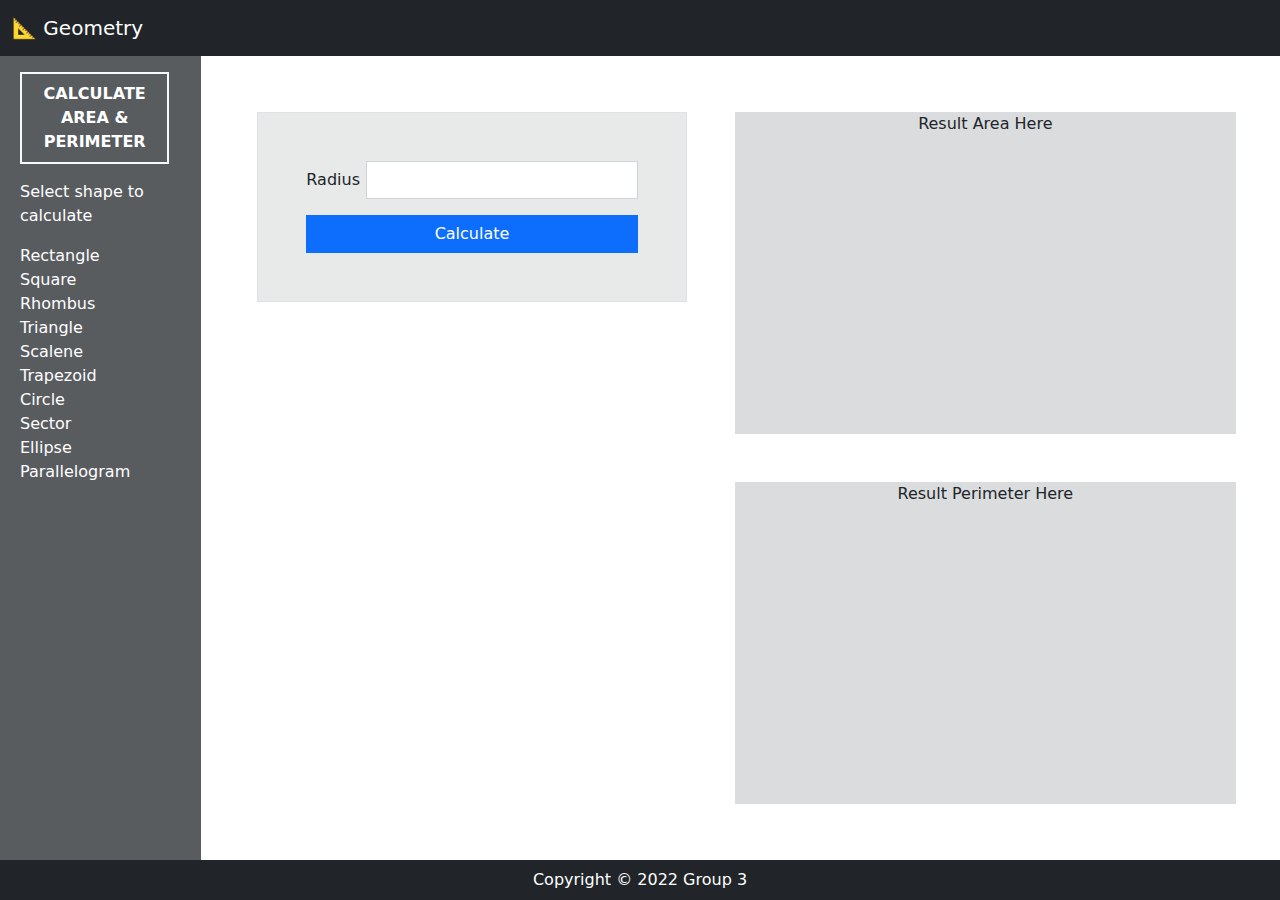
==== Circle.html @ 7528dc7c "layout" ====
<html lang="en">
  <head>
    <meta charset="UTF-8" />
    <meta http-equiv="X-UA-Compatible" content="IE=edge" />
    <meta name="viewport" content="width=device-width, initial-scale=1.0" />
    <link rel="stylesheet" href="css/bootstrap.css" />
    <title>Geometry</title>
  </head>
  <body>
    <div class="d-flex flex-column h-100">
      <nav
        class="navbar navbar-dark bg-dark navbar-expand-lg bg-light bg-dark container-fluid"
      >
        <div class="container-fluid">
          <a class="navbar-brand" href="Circle.html"> 📐 Geometry</a>
        </div>
      </nav>
      <div class="text-center h-100">
        <!---->
        <div class="row w-100 h-100">
          <div
            class="col-md-2 bg-dark bg-opacity-75 text-white h-100 text-light d-flex flex-column align-items-start px-3"
          >
            <p class="border border-light border-2 m-3 p-2 fw-bold">
              CALCULATE AREA & PERIMETER
            </p>
            <div class="ms-3 text-start">
              <p class="lead fs-6">Select shape to calculate</p>
              <a class="nav-link" href="rectangle.html">Rectangle</a>
              <a class="nav-link" href="Square.html">Square</a>
              <a class="nav-link" href="Rhombus.html">Rhombus</a>
              <a class="nav-link" href="Triangle.html">Triangle</a>
              <a class="nav-link" href="Scalene.html">Scalene</a>
              <a class="nav-link" href="Trapezoid.html">Trapezoid</a>
              <a class="nav-link active" aria-current="page" href="Circle.html"
                >Circle</a
              >
              <a class="nav-link" href="Sector.html">Sector</a>
              <a class="nav-link" href="Ellipse.html">Ellipse</a>
              <a class="nav-link" href="Parallelogram.html">Parallelogram</a>
            </div>
          </div>

          <div class="col-md-10 h-100 row p-2 m-0">
            <div class="col-md-6 p-5 pt-5">
              <form class="border bg-dark bg-opacity-10 p-5">
                <div class="mb-3 row">
                  <label for="inputPassword" class="col-sm-2 col-form-label"
                    >Radius</label
                  >
                  <div class="col-sm-10">
                    <input
                      type="text"
                      class="form-control rounded-0"
                      id="radius"
                    />
                  </div>
                </div>

                <div class="d-grid gap-2">
                  <button class="btn btn-primary rounded-0" type="button">
                    Calculate
                  </button>
                </div>
              </form>
            </div>
            <div class="col-md-6 row pt-5">
              <div class="col-md-12 bg-secondary bg-opacity-25 mb-5">
                Result Area Here
              </div>
              <div class="col-md-12 bg-opacity-25 bg-secondary mb-5">
                Result Perimeter Here
              </div>
            </div>
          </div>
        </div>
      </div>
      <div class="text-white bg-dark mt-auto text-center p-2">
        Copyright © 2022 Group 3
      </div>
    </div>
    <script src="js/bootstrap.js"></script>
  </body>
</html>
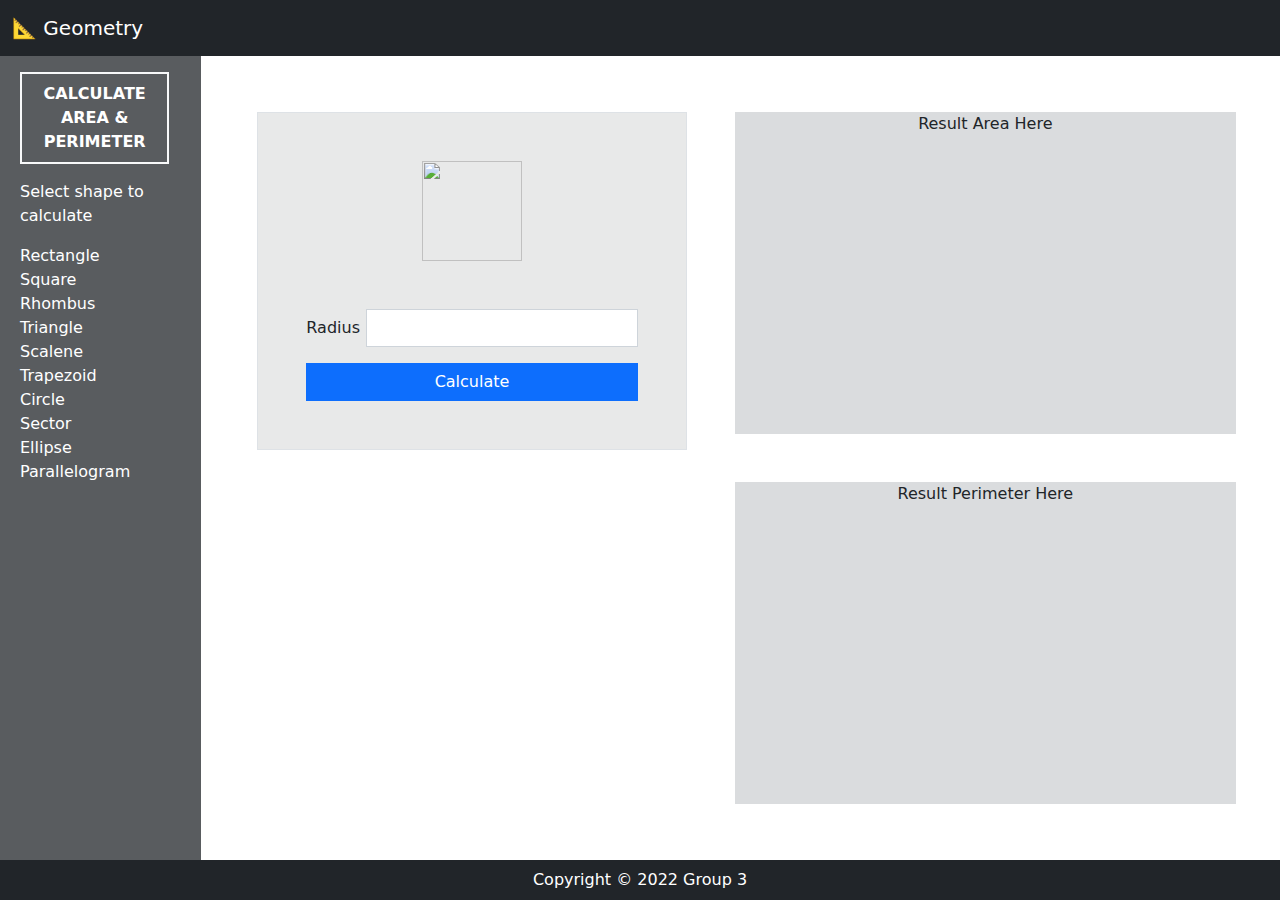
==== commit eb4f877f: "layout" ====
--- a/Circle.html
+++ b/Circle.html
@@ -7,17 +7,20 @@
     <title>Geometry</title>
   </head>
   <body>
+    <!--AllIn Container-->
     <div class="d-flex flex-column h-100">
-      <nav
+      <!--Header-->
+      <header
         class="navbar navbar-dark bg-dark navbar-expand-lg bg-light bg-dark container-fluid"
       >
         <div class="container-fluid">
           <a class="navbar-brand" href="Circle.html"> 📐 Geometry</a>
         </div>
-      </nav>
+      </header>
+      <!--Body Container-->
       <div class="text-center h-100">
-        <!---->
         <div class="row w-100 h-100">
+          <!--Left Body Container-->
           <div
             class="col-md-2 bg-dark bg-opacity-75 text-white h-100 text-light d-flex flex-column align-items-start px-3"
           >
@@ -40,10 +43,15 @@
               <a class="nav-link" href="Parallelogram.html">Parallelogram</a>
             </div>
           </div>
-
+          <!--Center & Right Body Container-->
           <div class="col-md-10 h-100 row p-2 m-0">
+            <!--Center Body Container-->
             <div class="col-md-6 p-5 pt-5">
               <form class="border bg-dark bg-opacity-10 p-5">
+                <img src="img/circle.png" width="100" height="100" />
+                <br />
+                <br />
+                <br />
                 <div class="mb-3 row">
                   <label for="inputPassword" class="col-sm-2 col-form-label"
                     >Radius</label
@@ -64,6 +72,7 @@
                 </div>
               </form>
             </div>
+            <!--Right Body Container-->
             <div class="col-md-6 row pt-5">
               <div class="col-md-12 bg-secondary bg-opacity-25 mb-5">
                 Result Area Here
@@ -75,9 +84,10 @@
           </div>
         </div>
       </div>
-      <div class="text-white bg-dark mt-auto text-center p-2">
+      <!--Footer-->
+      <footer class="text-white bg-dark mt-auto text-center p-2">
         Copyright © 2022 Group 3
-      </div>
+      </footer>
     </div>
     <script src="js/bootstrap.js"></script>
   </body>
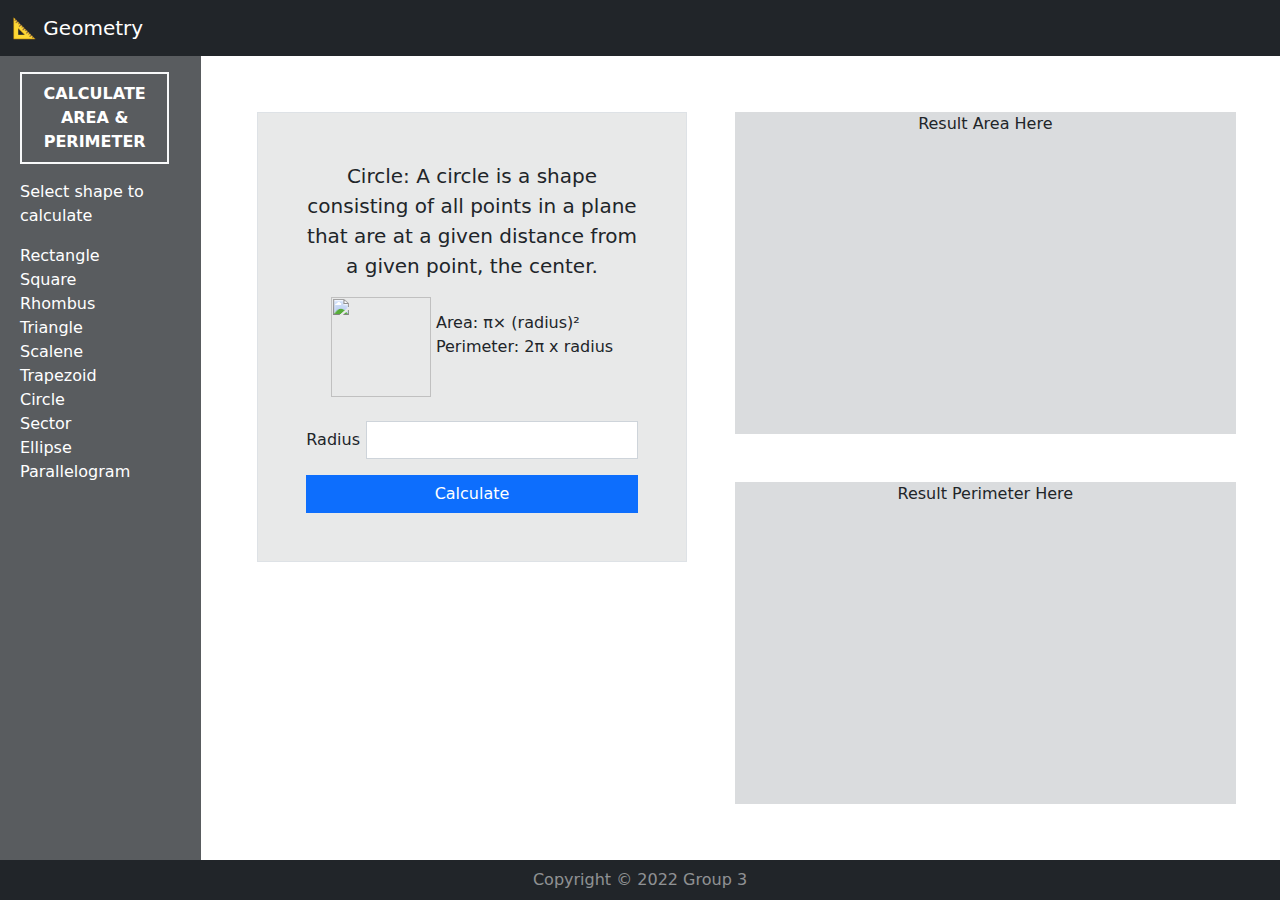
==== commit 6b68d8b6: "resolved conflict" ====
--- a/Circle.html
+++ b/Circle.html
@@ -11,8 +11,7 @@
     <div class="d-flex flex-column h-100">
       <!--Header-->
       <header
-        class="navbar navbar-dark bg-dark navbar-expand-lg bg-light bg-dark container-fluid"
-      >
+        class="navbar navbar-dark bg-dark navbar-expand-lg bg-light bg-dark container-fluid">
         <div class="container-fluid">
           <a class="navbar-brand" href="Circle.html"> 📐 Geometry</a>
         </div>
@@ -22,8 +21,7 @@
         <div class="row w-100 h-100">
           <!--Left Body Container-->
           <div
-            class="col-md-2 bg-dark bg-opacity-75 text-white h-100 text-light d-flex flex-column align-items-start px-3"
-          >
+            class="col-md-2 bg-dark bg-opacity-75 text-white h-100 text-light d-flex flex-column align-items-start px-3">
             <p class="border border-light border-2 m-3 p-2 fw-bold">
               CALCULATE AREA & PERIMETER
             </p>
@@ -35,9 +33,7 @@
               <a class="nav-link" href="Triangle.html">Triangle</a>
               <a class="nav-link" href="Scalene.html">Scalene</a>
               <a class="nav-link" href="Trapezoid.html">Trapezoid</a>
-              <a class="nav-link active" aria-current="page" href="Circle.html"
-                >Circle</a
-              >
+              <a class="nav-link active" aria-current="page" href="Circle.html">Circle</a>
               <a class="nav-link" href="Sector.html">Sector</a>
               <a class="nav-link" href="Ellipse.html">Ellipse</a>
               <a class="nav-link" href="Parallelogram.html">Parallelogram</a>
@@ -48,30 +44,41 @@
             <!--Center Body Container-->
             <div class="col-md-6 p-5 pt-5">
               <form class="border bg-dark bg-opacity-10 p-5">
-                <img src="img/circle.png" width="100" height="100" />
+                <div class="text-center align-items-center">
+                  <p class="lead text-black-75 d-inline-block">
+                    Circle: A circle is a shape consisting of all points in a
+                    plane that are at a given distance from a given point, the
+                    center.
+                  </p>
+                  <img
+                    src="img/circle.png"
+                    width="100"
+                    height="100"
+                    class="d-inline-block"
+                  />
+                  <p class="lead text-black-75 d-inline-block fs-6 text-start">
+                    Area: π× (radius)² <br />Perimeter: 2π x radius
+                  </p>
+                </div>
                 <br />
-                <br />
-                <br />
+
+                <!-- Input for radius -->
                 <div class="mb-3 row">
-                  <label for="inputPassword" class="col-sm-2 col-form-label"
-                    >Radius</label
-                  >
+                  <label for="circleRadius" class="col-sm-2 col-form-label">Radius</label>
                   <div class="col-sm-10">
-                    <input
-                      type="text"
-                      class="form-control rounded-0"
-                      id="radius"
-                    />
+                    <input type="text" class="form-control rounded-0" id="circleRadius"/>
                   </div>
                 </div>
 
+                <!-- Button for radius -->
                 <div class="d-grid gap-2">
-                  <button class="btn btn-primary rounded-0" type="button">
+                  <button onclick="Circle()" class="btn btn-primary rounded-0" type="button">
                     Calculate
                   </button>
                 </div>
               </form>
             </div>
+
             <!--Right Body Container-->
             <div class="col-md-6 row pt-5">
               <div class="col-md-12 bg-secondary bg-opacity-25 mb-5">
@@ -84,11 +91,15 @@
           </div>
         </div>
       </div>
+      
       <!--Footer-->
-      <footer class="text-white bg-dark mt-auto text-center p-2">
+      <footer
+        class="text-white bg-dark mt-auto text-opacity-50 text-center p-2"
+      >
         Copyright © 2022 Group 3
       </footer>
     </div>
     <script src="js/bootstrap.js"></script>
+    <script src="/js/Circle.js"></script>
   </body>
 </html>
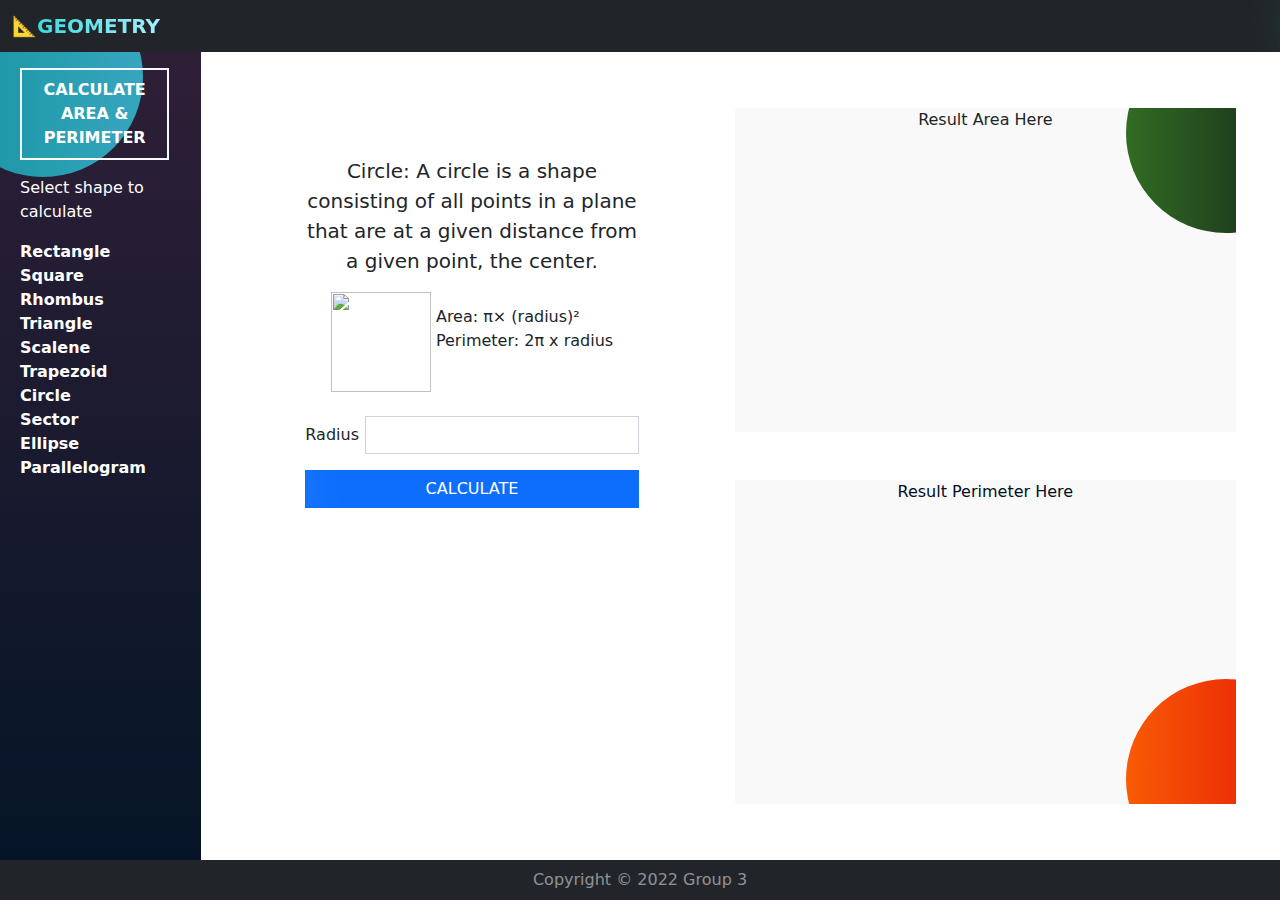
==== commit af38b215: "Merge branch 'main' of https://github.com/cardsakura23/cardsakura23.github.io" ====
--- a/Circle.html
+++ b/Circle.html
@@ -4,6 +4,7 @@
     <meta http-equiv="X-UA-Compatible" content="IE=edge" />
     <meta name="viewport" content="width=device-width, initial-scale=1.0" />
     <link rel="stylesheet" href="css/bootstrap.css" />
+    <link rel="stylesheet" href="/styles/style.css"/>
     <title>Geometry</title>
   </head>
   <body>
@@ -11,9 +12,9 @@
     <div class="d-flex flex-column h-100">
       <!--Header-->
       <header
-        class="navbar navbar-dark bg-dark navbar-expand-lg bg-light bg-dark container-fluid">
+        class="navbar navbar-dark bg-dark navbar-expand-lg bg-light bg-dark container-fluid navhover">
         <div class="container-fluid">
-          <a class="navbar-brand" href="Circle.html"> 📐 Geometry</a>
+          <p class = "navbar-brand m-0">📐<a class="navbar-brand textGradient" href="Circle.html">Geometry</a></p>
         </div>
       </header>
       <!--Body Container-->
@@ -21,11 +22,12 @@
         <div class="row w-100 h-100">
           <!--Left Body Container-->
           <div
-            class="col-md-2 bg-dark bg-opacity-75 text-white h-100 text-light d-flex flex-column align-items-start px-3">
+            class="col-md-2 bodyGradient text-white h-100 text-light d-flex flex-column align-items-start px-3">
             <p class="border border-light border-2 m-3 p-2 fw-bold">
               CALCULATE AREA & PERIMETER
             </p>
-            <div class="ms-3 text-start">
+            
+            <div class="ms-3 text-start fw-semibold">
               <p class="lead fs-6">Select shape to calculate</p>
               <a class="nav-link" href="rectangle.html">Rectangle</a>
               <a class="nav-link" href="Square.html">Square</a>
@@ -43,7 +45,7 @@
           <div class="col-md-10 h-100 row p-2 m-0">
             <!--Center Body Container-->
             <div class="col-md-6 p-5 pt-5">
-              <form class="border bg-dark bg-opacity-10 p-5">
+              <form class="bg-white p-5">
                 <div class="text-center align-items-center">
                   <p class="lead text-black-75 d-inline-block">
                     Circle: A circle is a shape consisting of all points in a
@@ -72,7 +74,7 @@
 
                 <!-- Button for radius -->
                 <div class="d-grid gap-2">
-                  <button onclick="Circle()" class="btn btn-primary rounded-0" type="button">
+                  <button onclick="Circle()" class="btn btn-primary buttonHover rounded-0" type="button">
                     Calculate
                   </button>
                 </div>
@@ -81,10 +83,10 @@
 
             <!--Right Body Container-->
             <div class="col-md-6 row pt-5">
-              <div class="col-md-12 bg-secondary bg-opacity-25 mb-5">
+              <div class="col-md-12 mb-5 bodyGradientRed">
                 Result Area Here
               </div>
-              <div class="col-md-12 bg-opacity-25 bg-secondary mb-5">
+              <div class="col-md-12 mb-5 bodyGradientYellow">
                 Result Perimeter Here
               </div>
             </div>
--- a/styles/style.css
+++ b/styles/style.css
@@ -0,0 +1,150 @@
+.textGradient {
+    font-size: 20px;
+    font-weight: bold;
+    background: linear-gradient(260deg, #a9eeff, #3bd9d9);
+    -webkit-background-clip: text;
+    -webkit-text-fill-color: transparent;
+}
+
+.navhover {
+    color: #20ebeb;
+    font-size: 14px;
+    text-transform: uppercase;
+    /* border: 2px solid #3bd9d9; */
+    transform: translate(0);
+    overflow: hidden;
+    cursor: pointer;
+}
+
+.navhover::before {
+    content: "";
+    position: absolute;
+    background:#20ebeb;
+    width: 8px;
+    top: 0;
+    bottom: 0;
+    left: -32px;
+    transform: rotate(-14deg);
+    filter: blur(24px);
+}
+
+.navhover:hover::before {
+    left: calc(100% + 32px);
+    transition: 1s;
+}
+
+.bodyGradient {
+    background: linear-gradient(180deg, #2e1f37, #051527);
+    overflow: hidden;
+    transition: 0.6s;
+    transform: translate(0);
+    font-weight: 400;
+}
+
+.bodyGradient .bodyhover:hover {
+    color: #020e26;
+    border-color: #020e26;
+} 
+
+.bodyGradient::before {
+    content: "";
+    position: absolute;
+    top: -75px;
+    left: -45px;
+    z-index: -1;
+    background: linear-gradient(to right, #1693a0, #36a6bf);
+    border-radius: 50%;
+    width: 200px;
+    height: 200px;
+    transition: 0.3s;
+}
+
+.bodyGradient:hover::before {
+    transform: scale(4.5);
+}
+
+.buttonHover {
+    font-weight: 400;
+    font-size: 16px;
+    text-transform: uppercase;
+    transform: translate(0);
+    overflow: hidden;
+    cursor: pointer;
+}
+
+.buttonHover::before {
+    content: "";
+    position: absolute;
+    background:#ffffff;
+    width: 8px;
+    top: 0;
+    bottom: 0;
+    left: -32px;
+    transform: rotate(-16deg);
+    filter: blur(24px);
+}
+
+button:hover::before {
+    left: calc(100% + 32px);
+    transition: 0.75s;
+}
+
+.bodyGradientRed {
+    background-color: #f9f9f9;
+    overflow: hidden;
+    transition: 0.6s;
+    transform: translate(0);
+    font-weight: 400;
+}
+
+.bodyGradientRed p:hover {
+    color: #ffffff;
+    border-color: #ffffff;
+} 
+
+.bodyGradientRed::before {
+    content: "";
+    position: absolute;
+    top: -75px;
+    right: -90px;
+    z-index: -1;
+    background: linear-gradient(to right, #316c23, #22441f,#0c2412);
+    border-radius: 75%;
+    width: 200px;
+    height: 200px;
+    transition: 0.75s;
+}
+
+.bodyGradientRed:hover::before {
+    transform: scale(9);
+}
+
+.bodyGradientYellow {
+    background-color: #f9f9f9;
+    overflow: hidden;
+    transition: 0.6s;
+    transform: translate(0);
+    font-weight: 400;
+}
+
+.bodyGradientYellow {
+    color: #020e26;
+    border-color: #020e26;
+} 
+
+.bodyGradientYellow::before {
+    content: "";
+    position: absolute;
+    bottom: -75px;
+    right: -90px;
+    z-index: -1;
+    background: linear-gradient(to right,  #f85b05, #ef3406,#f40e05);
+    border-radius: 75%;
+    width: 200px;
+    height: 200px;
+    transition: 0.75s;
+}
+
+.bodyGradientYellow:hover::before {
+    transform: scale(9);
+}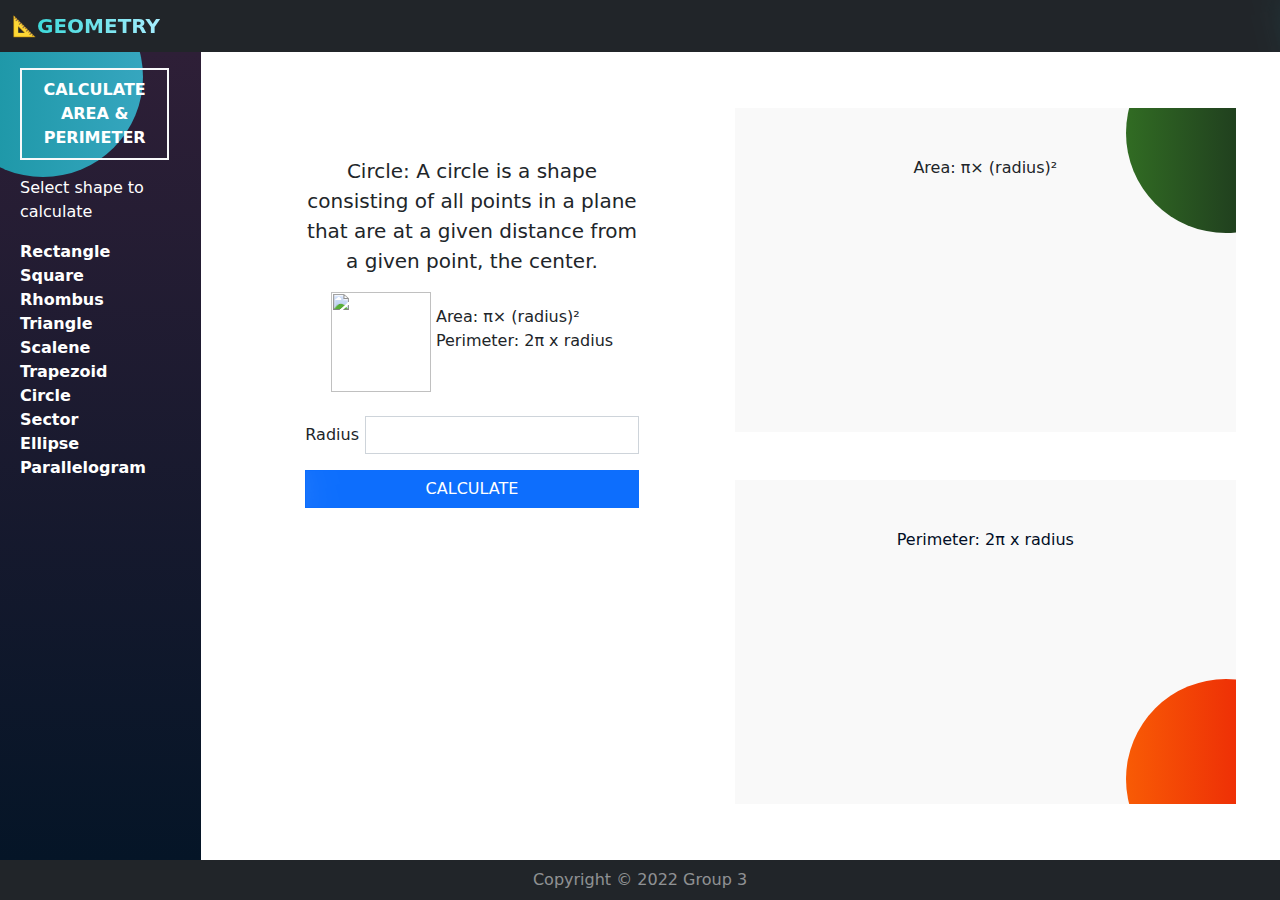
==== commit 28fbd85a: "linked the circle but not solves still gets NAN" ====
--- a/Circle.html
+++ b/Circle.html
@@ -4,7 +4,7 @@
     <meta http-equiv="X-UA-Compatible" content="IE=edge" />
     <meta name="viewport" content="width=device-width, initial-scale=1.0" />
     <link rel="stylesheet" href="css/bootstrap.css" />
-    <link rel="stylesheet" href="/styles/style.css"/>
+    <link rel="stylesheet" href="/styles/style.css" />
     <title>Geometry</title>
   </head>
   <body>
@@ -12,9 +12,14 @@
     <div class="d-flex flex-column h-100">
       <!--Header-->
       <header
-        class="navbar navbar-dark bg-dark navbar-expand-lg bg-light bg-dark container-fluid navhover">
+        class="navbar navbar-dark bg-dark navbar-expand-lg bg-light bg-dark container-fluid navhover"
+      >
         <div class="container-fluid">
-          <p class = "navbar-brand m-0">📐<a class="navbar-brand textGradient" href="Circle.html">Geometry</a></p>
+          <p class="navbar-brand m-0">
+            📐<a class="navbar-brand textGradient" href="Circle.html"
+              >Geometry</a
+            >
+          </p>
         </div>
       </header>
       <!--Body Container-->
@@ -22,11 +27,12 @@
         <div class="row w-100 h-100">
           <!--Left Body Container-->
           <div
-            class="col-md-2 bodyGradient text-white h-100 text-light d-flex flex-column align-items-start px-3">
+            class="col-md-2 bodyGradient text-white h-100 text-light d-flex flex-column align-items-start px-3"
+          >
             <p class="border border-light border-2 m-3 p-2 fw-bold">
               CALCULATE AREA & PERIMETER
             </p>
-            
+
             <div class="ms-3 text-start fw-semibold">
               <p class="lead fs-6">Select shape to calculate</p>
               <a class="nav-link" href="rectangle.html">Rectangle</a>
@@ -35,7 +41,9 @@
               <a class="nav-link" href="Triangle.html">Triangle</a>
               <a class="nav-link" href="Scalene.html">Scalene</a>
               <a class="nav-link" href="Trapezoid.html">Trapezoid</a>
-              <a class="nav-link active" aria-current="page" href="Circle.html">Circle</a>
+              <a class="nav-link active" aria-current="page" href="Circle.html"
+                >Circle</a
+              >
               <a class="nav-link" href="Sector.html">Sector</a>
               <a class="nav-link" href="Ellipse.html">Ellipse</a>
               <a class="nav-link" href="Parallelogram.html">Parallelogram</a>
@@ -66,15 +74,25 @@
 
                 <!-- Input for radius -->
                 <div class="mb-3 row">
-                  <label for="circleRadius" class="col-sm-2 col-form-label">Radius</label>
+                  <label for="circleRadius" class="col-sm-2 col-form-label"
+                    >Radius</label
+                  >
                   <div class="col-sm-10">
-                    <input type="text" class="form-control rounded-0" id="circleRadius"/>
+                    <input
+                      type="text"
+                      class="form-control rounded-0"
+                      id="circleRadius"
+                    />
                   </div>
                 </div>
 
                 <!-- Button for radius -->
                 <div class="d-grid gap-2">
-                  <button onclick="Circle()" class="btn btn-primary buttonHover rounded-0" type="button">
+                  <button
+                    onclick="Circle()"
+                    class="btn btn-primary buttonHover rounded-0"
+                    type="button"
+                  >
                     Calculate
                   </button>
                 </div>
@@ -83,17 +101,23 @@
 
             <!--Right Body Container-->
             <div class="col-md-6 row pt-5">
-              <div class="col-md-12 mb-5 bodyGradientRed">
-                Result Area Here
+              <div class="col-md-12 mb-5 bodyGradientRed text-dark">
+                <p class="mt-5">
+                  Area: π× (<span id="radiusArea">radius</span>)²
+                </p>
+                <p class="text-success" id="circleArea"></p>
               </div>
               <div class="col-md-12 mb-5 bodyGradientYellow">
-                Result Perimeter Here
+                <p class="mt-5">
+                  Perimeter: 2π x <span id="radiusPerimeter">radius</span>
+                </p>
+                <p class="text-success" id="circlePerimeter"></p>
               </div>
             </div>
           </div>
         </div>
       </div>
-      
+
       <!--Footer-->
       <footer
         class="text-white bg-dark mt-auto text-opacity-50 text-center p-2"
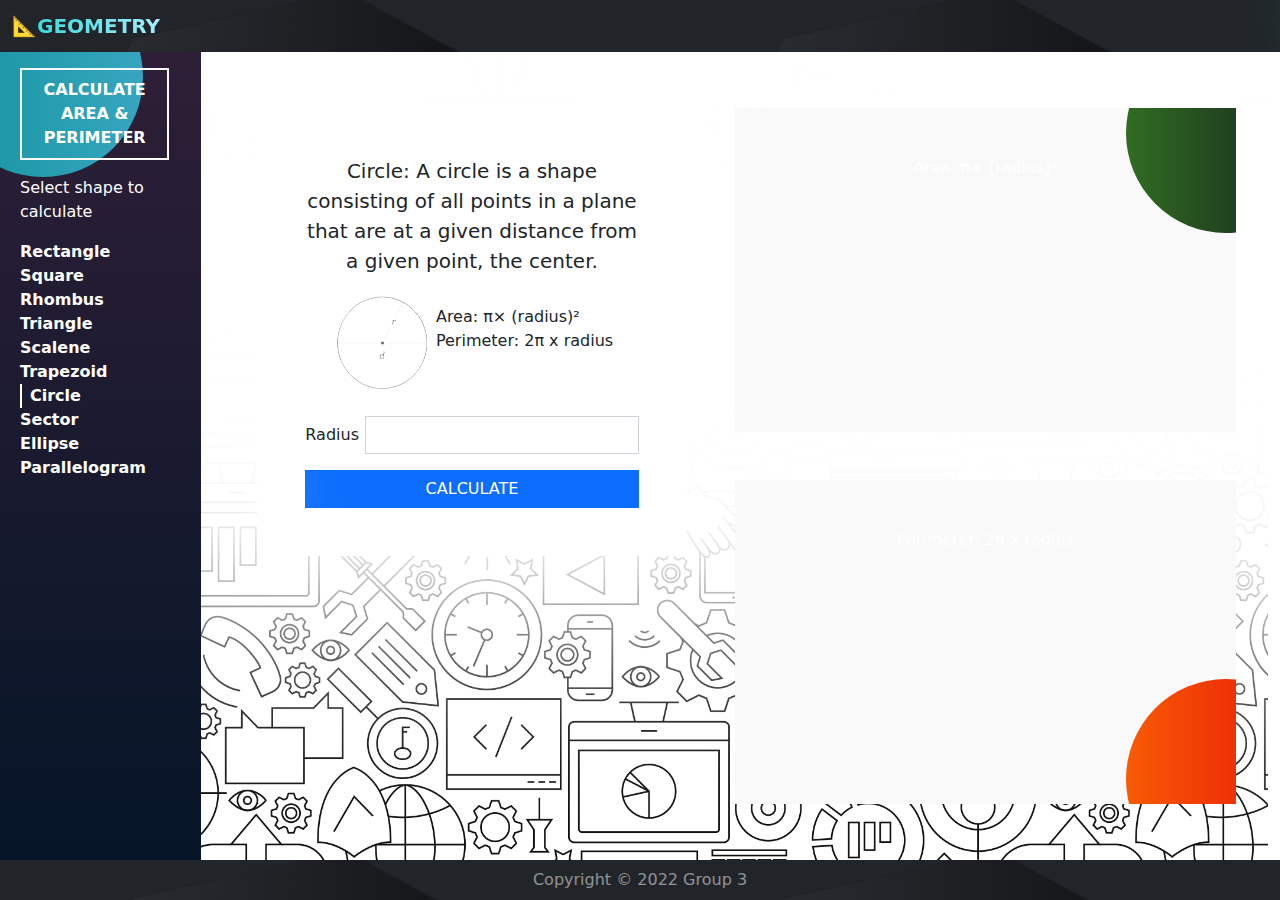
==== commit 793d63e2: "Update Circle.html" ====
--- a/Circle.html
+++ b/Circle.html
@@ -101,17 +101,17 @@
 
             <!--Right Body Container-->
             <div class="col-md-6 row pt-5">
-              <div class="col-md-12 mb-5 bodyGradientRed text-dark">
-                <p class="mt-5">
+              <div class="col-md-12 mb-5 bodyGradientRed">
+                <p class="mt-5 text-white">
                   Area: π× (<span id="radiusArea">radius</span>)²
                 </p>
-                <p class="text-success" id="circleArea"></p>
+                <p class="text-white display-1" id="circleArea"></p>
               </div>
               <div class="col-md-12 mb-5 bodyGradientYellow">
-                <p class="mt-5">
+                <p class="mt-5 text-white">
                   Perimeter: 2π x <span id="radiusPerimeter">radius</span>
                 </p>
-                <p class="text-success" id="circlePerimeter"></p>
+                <p class="text-white display-1" id="circlePerimeter"></p>
               </div>
             </div>
           </div>
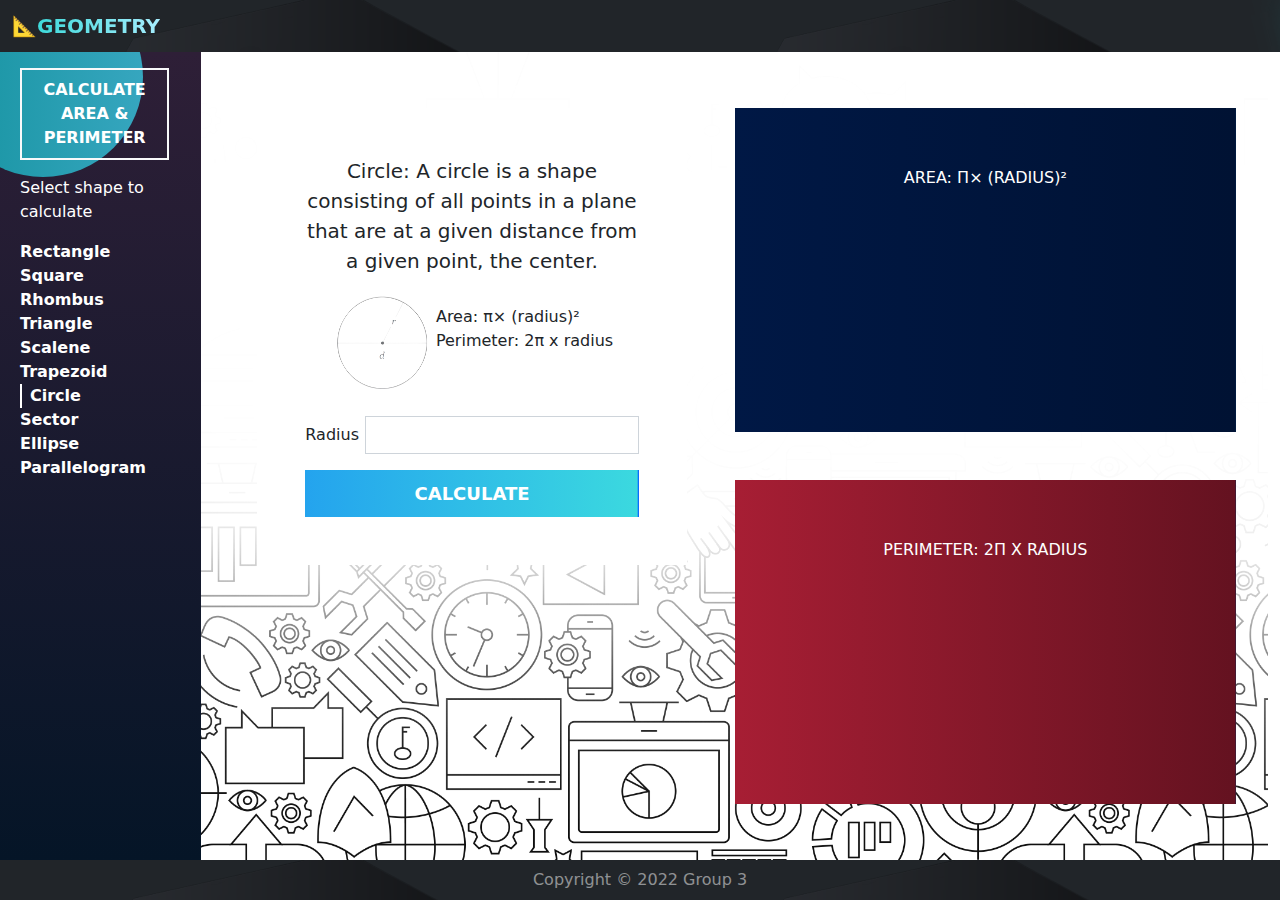
==== commit 6d2a7cc1: "Merge branch 'main' of https://github.com/cardsakura23/cardsakura23.github.io" ====
--- a/Circle.html
+++ b/Circle.html
@@ -79,7 +79,7 @@
                   >
                   <div class="col-sm-10">
                     <input
-                      type="text"
+                      type="number"
                       class="form-control rounded-0"
                       id="circleRadius"
                     />
--- a/styles/style.css
+++ b/styles/style.css
@@ -64,87 +64,95 @@
 }
 
 .buttonHover {
-    font-weight: 400;
-    font-size: 16px;
+    display: inline-block;
+    text-align: center;
     text-transform: uppercase;
+    font-size: 18px;
+    font-weight: 600;
+    padding: 10px 0px 10px 0px;
+    border: 0;
+    border-radius: 64px;
+    color: #ffffff;
+    background-color: #0d6efd;
+    cursor: pointer;
+    overflow: hidden;
     transform: translate(0);
-    overflow: hidden;
-    cursor: pointer;
 }
 
 .buttonHover::before {
     content: "";
     position: absolute;
-    background:#ffffff;
-    width: 8px;
+    z-index: -1;
     top: 0;
+    left: 0;
+    right: 0;
     bottom: 0;
-    left: -32px;
-    transform: rotate(-16deg);
-    filter: blur(24px);
+    background: linear-gradient(90deg, #0d6efd, #3bd9df);
+    transition: 1s ease;
+    transform: scaleX(2);
+    transform-origin: 100% 0;
 }
 
-button:hover::before {
+.buttonHover:hover:before {
+    transform: scaleX(1.1) scaleY(1.1);
     left: calc(100% + 32px);
     transition: 0.75s;
 }
 
 .bodyGradientRed {
-    background-color: #f9f9f9;
+    text-align: center;
+    text-transform: uppercase;
+    padding: 10px 0px 10px 0px;
+    color: #001233;
+    background-color: #002855;
+    cursor: pointer;
     overflow: hidden;
-    transition: 0.6s;
     transform: translate(0);
-    font-weight: 400;
 }
-
-.bodyGradientRed p:hover {
-    color: #ffffff;
-    border-color: #ffffff;
-} 
 
 .bodyGradientRed::before {
     content: "";
     position: absolute;
-    top: -75px;
-    right: -90px;
     z-index: -1;
-    background: linear-gradient(to right, #316c23, #22441f,#0c2412);
-    border-radius: 75%;
-    width: 200px;
-    height: 200px;
-    transition: 0.75s;
+    top: 0;
+    left: 0;
+    right: 0;
+    bottom: 0;
+    background: linear-gradient(90deg,  #002855, #001845, #001233);
+    transition: 0.4s ease;
+    transform: scaleX(2);
+    transform-origin: 100% 0;
 }
 
 .bodyGradientRed:hover::before {
-    transform: scale(9);
+    transform: scaleX(1.1) scaleY(1.1);
 }
 
 .bodyGradientYellow {
-    background-color: #f9f9f9;
+    text-align: center;
+    text-transform: uppercase;
+    padding: 10px 0px 10px 0px;
+    color: #001233;
+    background-color: #002855;
+    cursor: pointer;
     overflow: hidden;
-    transition: 0.6s;
     transform: translate(0);
-    font-weight: 400;
 }
-
-.bodyGradientYellow {
-    color: #020e26;
-    border-color: #020e26;
-} 
 
 .bodyGradientYellow::before {
     content: "";
     position: absolute;
-    bottom: -75px;
-    right: -90px;
     z-index: -1;
-    background: linear-gradient(to right,  #f85b05, #ef3406,#f40e05);
-    border-radius: 75%;
-    width: 200px;
-    height: 200px;
-    transition: 0.75s;
+    top: 0;
+    left: 0;
+    right: 0;
+    bottom: 0;
+    background: linear-gradient(90deg,  #b21e35, #a71e34, #641220);
+    transition: 0.4s ease;
+    transform: scaleX(2);
+    transform-origin: 100% 0;
 }
 
 .bodyGradientYellow:hover::before {
-    transform: scale(9);
+    transform: scaleX(1.1) scaleY(1.1);
 }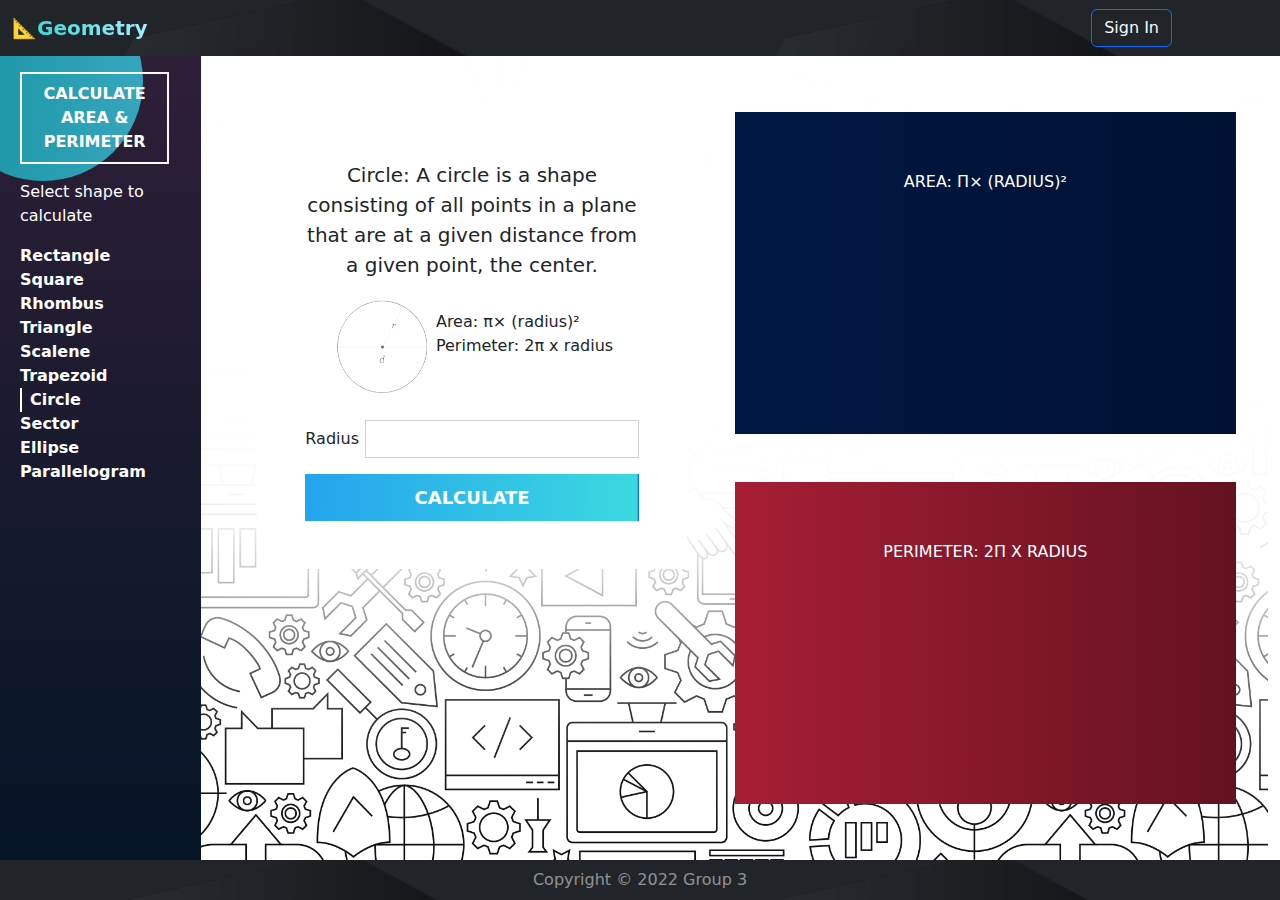
==== commit 81ebf090: "Update Circle.html" ====
--- a/Circle.html
+++ b/Circle.html
@@ -5,6 +5,8 @@
     <meta name="viewport" content="width=device-width, initial-scale=1.0" />
     <link rel="stylesheet" href="css/bootstrap.css" />
     <link rel="stylesheet" href="/styles/style.css" />
+    <link href="https://cdn.jsdelivr.net/npm/bootstrap@5.2.0/dist/css/bootstrap.min.css" rel="stylesheet" integrity="sha384-gH2yIJqKdNHPEq0n4Mqa/HGKIhSkIHeL5AyhkYV8i59U5AR6csBvApHHNl/vI1Bx" crossorigin="anonymous">
+<script src="https://cdn.jsdelivr.net/npm/bootstrap@5.2.0/dist/js/bootstrap.bundle.min.js" integrity="sha384-A3rJD856KowSb7dwlZdYEkO39Gagi7vIsF0jrRAoQmDKKtQBHUuLZ9AsSv4jD4Xa" crossorigin="anonymous"></script>
     <title>Geometry</title>
   </head>
   <body>
@@ -12,7 +14,7 @@
     <div class="d-flex flex-column h-100">
       <!--Header-->
       <header
-        class="navbar navbar-dark bg-dark navbar-expand-lg bg-light bg-dark container-fluid navhover"
+        class="navbar navbar-dark bg-dark navbar-expand-lg bg-light bg-dark container-fluid "
       >
         <div class="container-fluid">
           <p class="navbar-brand m-0">
@@ -20,6 +22,36 @@
               >Geometry</a
             >
           </p>
+          <nav class="me-5 pe-5">
+            <div>
+            <button type="button" class=" btn border border-primary text-light" data-bs-toggle="modal" data-bs-target="#staticBackdrop">
+                Sign In
+            </button>
+
+            <div class="modal fade" id="staticBackdrop" data-bs-backdrop="static" data-bs-keyboard="false"            tabindex="-1" aria-labelledby="staticBackdropLabel" aria-hidden="true">
+                <div class="modal-dialog">
+                    <div class="modal-content">
+                        <div class="modal-header bg-black text-white bg-opacity-75">
+                        <h5 class="modal-title" id="staticBackdropLabel"><h1>Sign In</h1></h5>
+                        <button type="button" class="btn-close" data-bs-dismiss="modal" aria-label="Close"></button>
+                        </div>
+                        <div class="modal-body">
+                            <h2 class="te">User Info</h2>
+                        <form>
+                            <div class="form-check d-grid mb-3">
+                                <label class="form-check-label " for="email">Email/User name</label>
+                                <input type="text" placeholder="Enter Email Address or Username" name="email" id="email" required>
+                            </div>
+                            <div class="form-check d-grid mb-3">
+                                <label class="form-check-label" for="password">Password</label>
+                                <input type="password" placeholder="Enter Password" name="password" id="password" required>
+                            </div>
+                            <button class="btn btn-primary ms-4 btn-lg">Sign In</button>
+                        </form>
+                    </div>
+             </div>
+             </div>
+        </nav>
         </div>
       </header>
       <!--Body Container-->
@@ -90,7 +122,7 @@
                 <div class="d-grid gap-2">
                   <button
                     onclick="Circle()"
-                    class="btn btn-primary buttonHover rounded-0"
+                    class="btn btn-primary buttonHover border-0 rounded-0"
                     type="button"
                   >
                     Calculate
